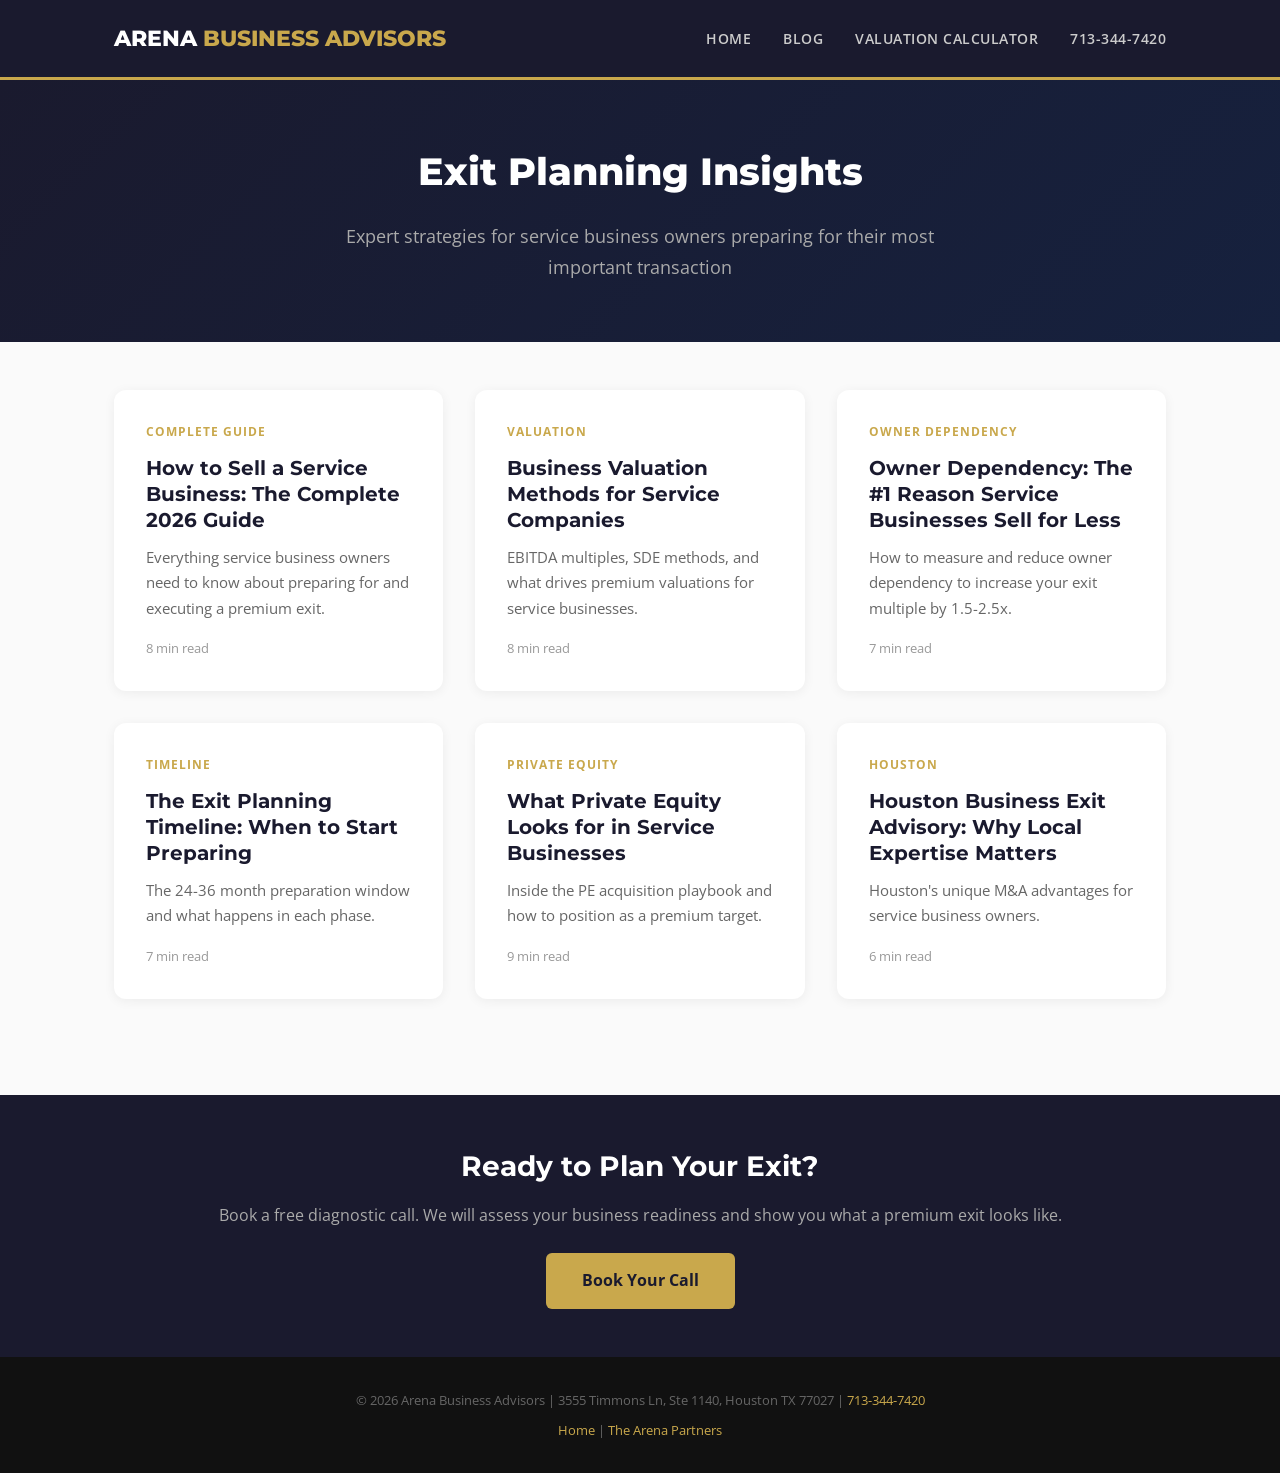
==== index.html @ 20def1da "fix: add root redirect to blog (was 404)" ====
<!DOCTYPE html>
<html lang="en">
<head>
<meta charset="UTF-8">
<meta name="viewport" content="width=device-width, initial-scale=1.0">
<meta http-equiv="refresh" content="0;url=/blog/">
<title>Arena Business Advisors</title>
<link rel="canonical" href="https://arenabusinessadvisors.com/blog/">
</head>
<body>
<p>Redirecting to <a href="/blog/">Arena Business Advisors Blog</a>...</p>
</body>
</html>
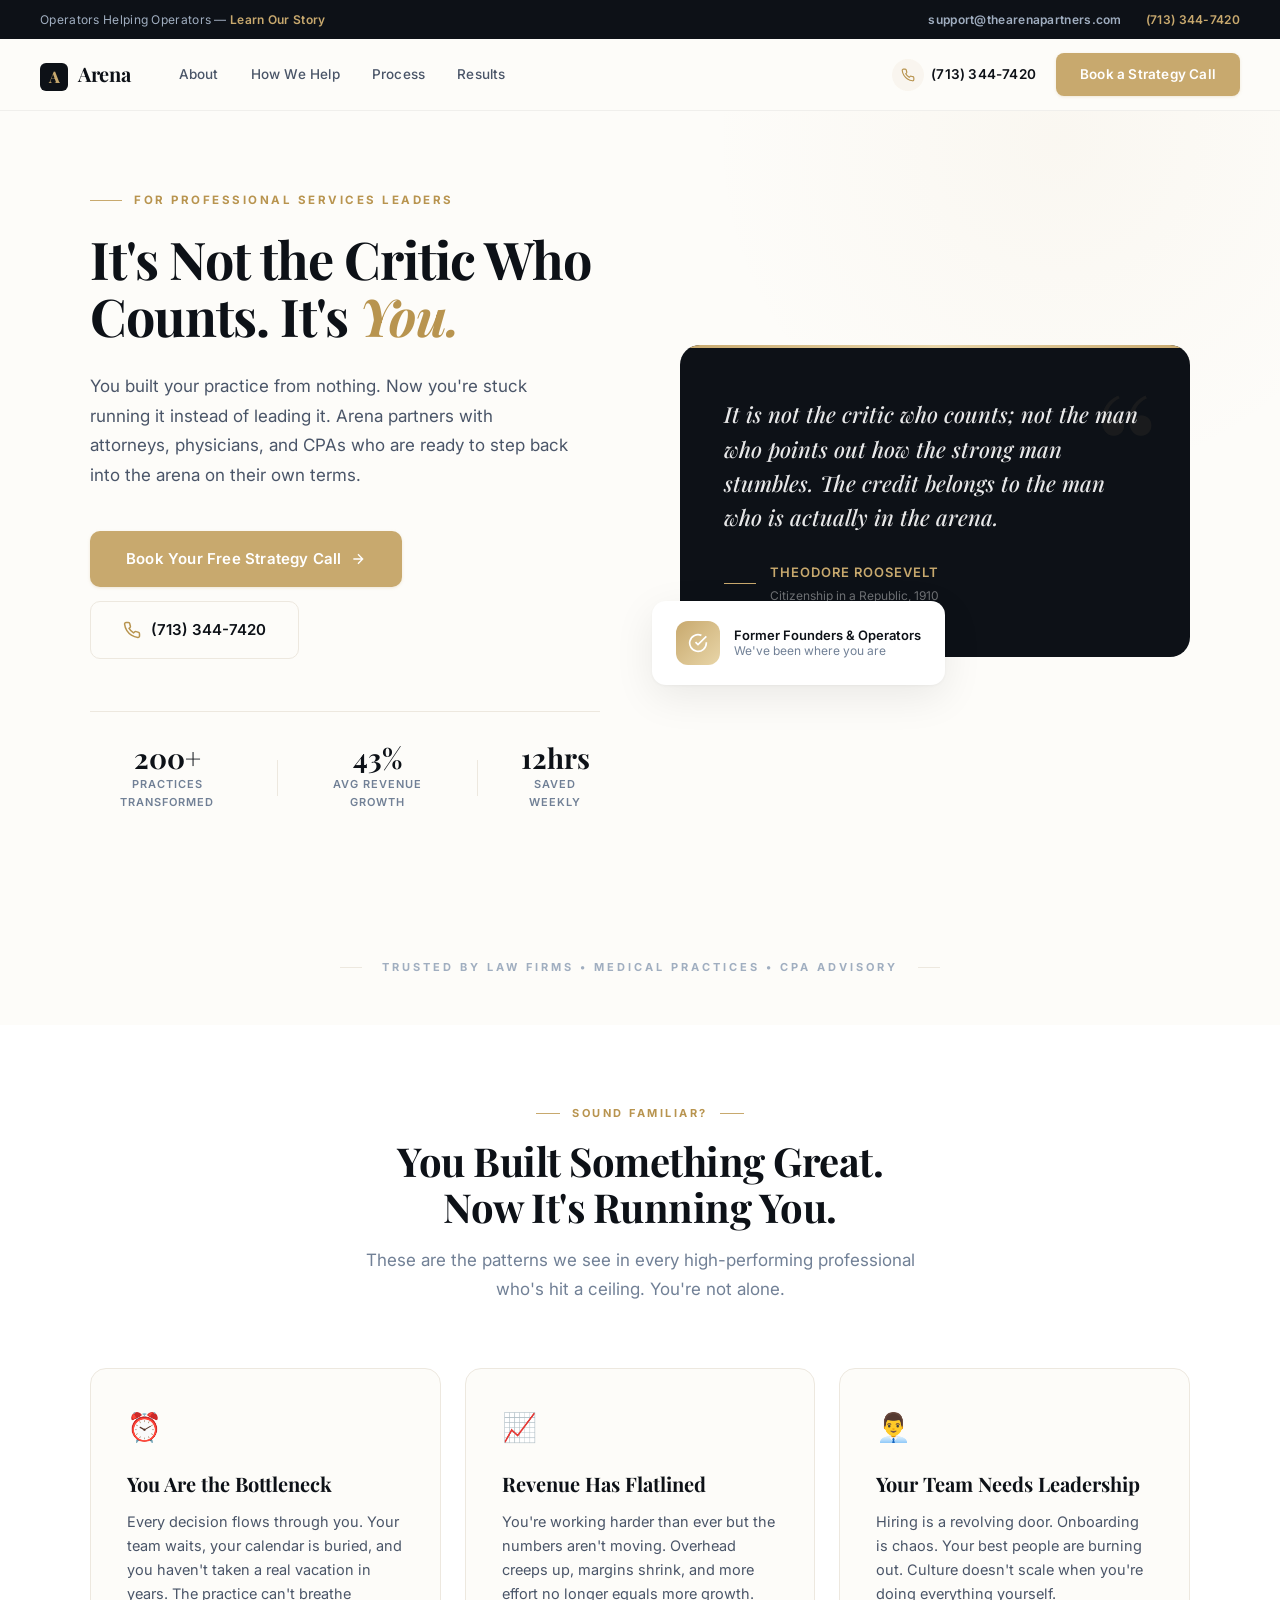
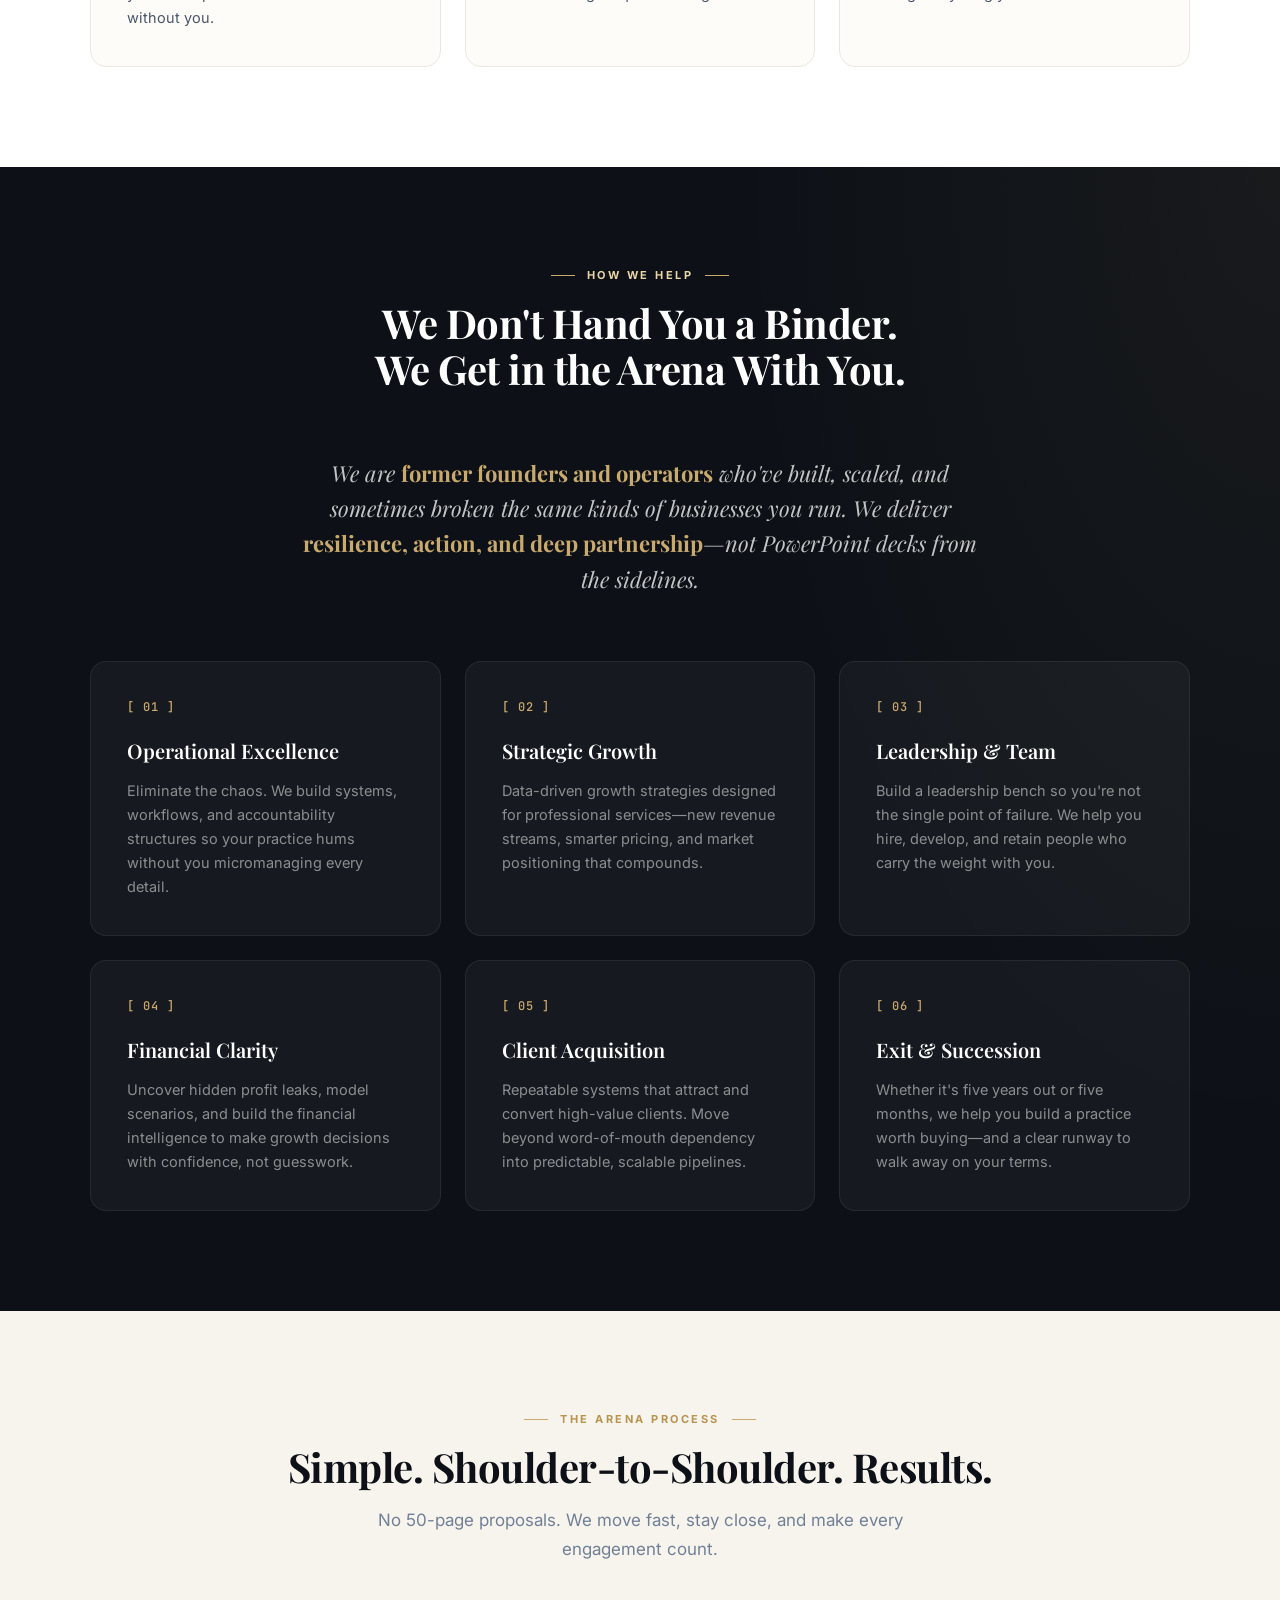
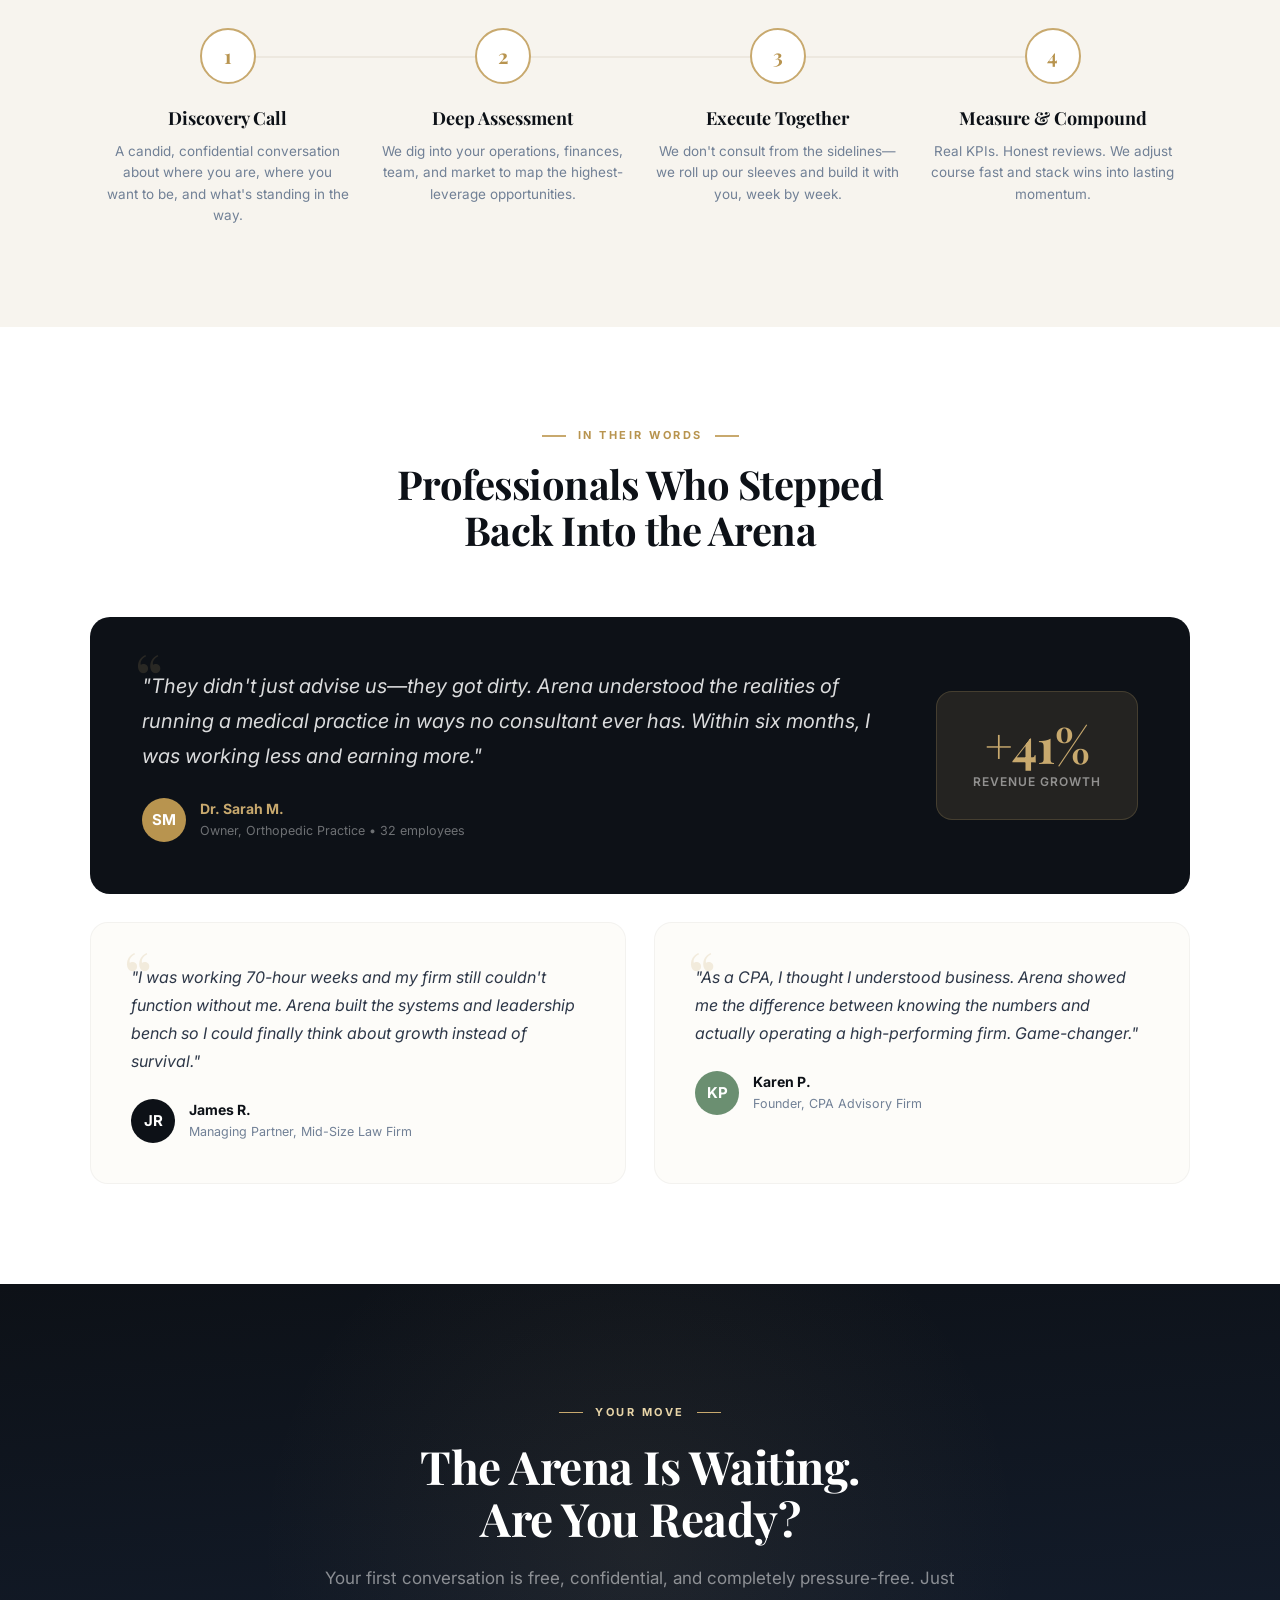
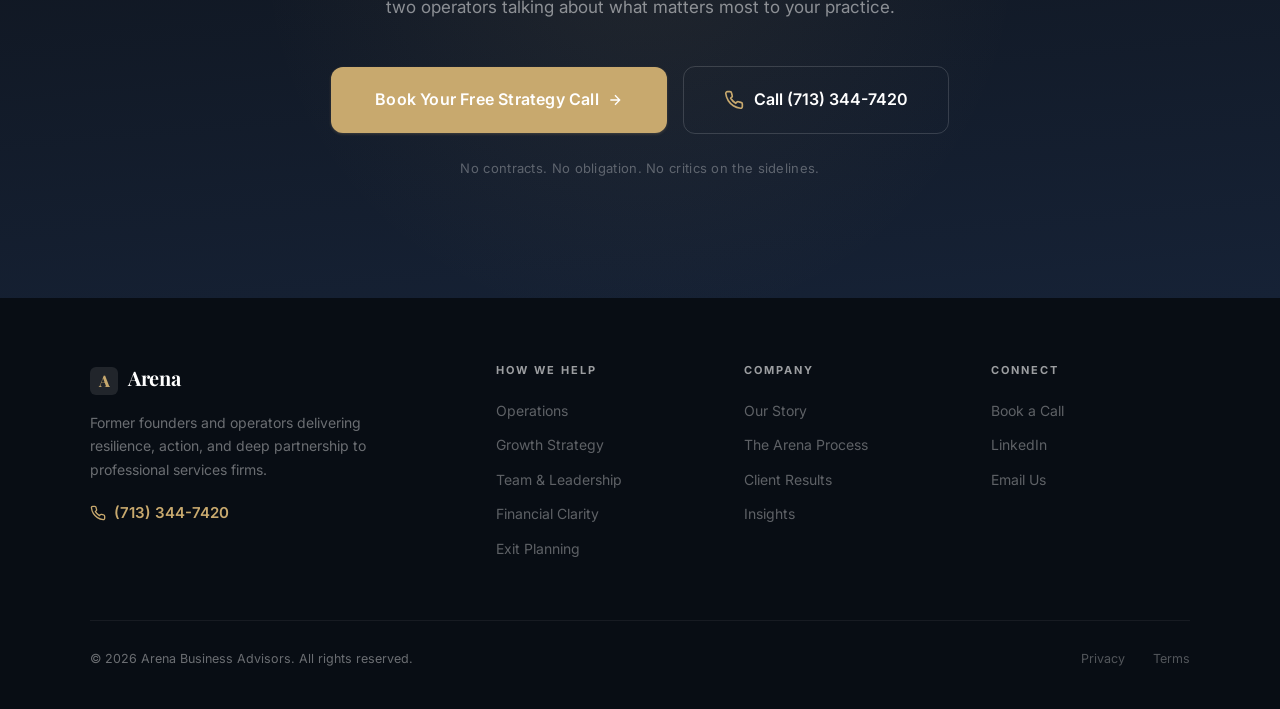
==== commit bf828330: "feat: full ABA site redesign - 7 pages + shared CSS" ====
--- a/index.html
+++ b/index.html
@@ -1,13 +1,1223 @@
 <!DOCTYPE html>
 <html lang="en">
 <head>
+<meta name="google-site-verification" content="8W6XrzOG_RuJaV-RF5gh2-9YrqHs0a_1ulubS51lV7Q" />
+<script async src="https://www.googletagmanager.com/gtag/js?id=G-SDMM90P63D"></script><script>window.dataLayer=window.dataLayer||[];function gtag(){dataLayer.push(arguments);}gtag('js',new Date());gtag('config','G-SDMM90P63D');</script>
 <meta charset="UTF-8">
 <meta name="viewport" content="width=device-width, initial-scale=1.0">
-<meta http-equiv="refresh" content="0;url=/blog/">
-<title>Arena Business Advisors</title>
-<link rel="canonical" href="https://arenabusinessadvisors.com/blog/">
+<title>Arena Business Advisors — Redesign</title>
+<link href="https://fonts.googleapis.com/css2?family=Playfair+Display:ital,wght@0,400;0,500;0,600;0,700;0,800;1,400;1,500;1,600;1,700&family=Inter:wght@300;400;500;600;700&family=JetBrains+Mono:wght@400;500&display=swap" rel="stylesheet">
+<style>
+  :root {
+    --ink: #0D1117;
+    --ink-soft: #1A2332;
+    --ink-muted: #2D3748;
+    --slate: #4A5568;
+    --stone: #718096;
+    --sand: #A0AEC0;
+    --warm: #C8A96E;
+    --warm-deep: #B8944F;
+    --warm-glow: #E8D5A8;
+    --warm-faint: rgba(200,169,110,0.08);
+    --cream: #FDFCF9;
+    --parchment: #F7F4EE;
+    --linen: #EDE8DF;
+    --white: #FFFFFF;
+    --accent-rust: #C75B3B;
+    --accent-sage: #6B8F71;
+  }
+
+  * { margin: 0; padding: 0; box-sizing: border-box; }
+  html { scroll-behavior: smooth; }
+
+  body {
+    font-family: 'Inter', -apple-system, BlinkMacSystemFont, sans-serif;
+    color: var(--ink);
+    background: var(--cream);
+    line-height: 1.6;
+    overflow-x: hidden;
+    -webkit-font-smoothing: antialiased;
+  }
+
+  /* ===== UTILITY ===== */
+  .container { max-width: 1180px; margin: 0 auto; padding: 0 40px; }
+
+  /* ===== TOP BAR ===== */
+  .top-bar {
+    background: var(--ink);
+    color: var(--sand);
+    font-size: 12px;
+    padding: 10px 40px;
+    display: flex;
+    justify-content: space-between;
+    align-items: center;
+    letter-spacing: 0.3px;
+  }
+  .top-bar a {
+    color: var(--warm);
+    text-decoration: none;
+    font-weight: 600;
+  }
+  .top-bar-right {
+    display: flex;
+    gap: 24px;
+    align-items: center;
+  }
+  .top-bar-right a { color: var(--sand); transition: color 0.2s; }
+  .top-bar-right a:hover { color: var(--warm); }
+
+  /* ===== NAV ===== */
+  nav {
+    position: sticky;
+    top: 0;
+    z-index: 100;
+    background: rgba(253,252,249,0.92);
+    backdrop-filter: blur(24px) saturate(1.4);
+    border-bottom: 1px solid rgba(0,0,0,0.05);
+    padding: 0 40px;
+    height: 72px;
+    display: flex;
+    align-items: center;
+    justify-content: space-between;
+  }
+  .nav-left { display: flex; align-items: center; gap: 48px; }
+  .logo {
+    font-family: 'Playfair Display', serif;
+    font-size: 20px;
+    font-weight: 700;
+    color: var(--ink);
+    letter-spacing: -0.3px;
+    text-decoration: none;
+  }
+  .logo-mark {
+    display: inline-block;
+    width: 28px;
+    height: 28px;
+    background: var(--ink);
+    border-radius: 6px;
+    text-align: center;
+    line-height: 28px;
+    color: var(--warm);
+    font-family: 'Playfair Display', serif;
+    font-size: 16px;
+    font-weight: 800;
+    margin-right: 10px;
+    vertical-align: middle;
+  }
+  .nav-links {
+    display: flex;
+    gap: 32px;
+    list-style: none;
+  }
+  .nav-links a {
+    text-decoration: none;
+    color: var(--slate);
+    font-size: 13.5px;
+    font-weight: 500;
+    letter-spacing: 0.2px;
+    transition: color 0.2s;
+  }
+  .nav-links a:hover { color: var(--ink); }
+  .nav-right { display: flex; align-items: center; gap: 20px; }
+  .nav-phone {
+    display: flex;
+    align-items: center;
+    gap: 7px;
+    text-decoration: none;
+    color: var(--ink);
+    font-weight: 600;
+    font-size: 13.5px;
+    letter-spacing: 0.2px;
+  }
+  .phone-icon {
+    width: 32px; height: 32px;
+    border-radius: 50%;
+    background: var(--warm-faint);
+    display: flex; align-items: center; justify-content: center;
+  }
+  .phone-icon svg { width: 14px; height: 14px; stroke: var(--warm-deep); }
+
+  .btn {
+    display: inline-flex;
+    align-items: center;
+    gap: 8px;
+    font-size: 13.5px;
+    font-weight: 600;
+    border-radius: 8px;
+    text-decoration: none;
+    cursor: pointer;
+    transition: all 0.25s ease;
+    border: none;
+    letter-spacing: 0.2px;
+  }
+  .btn-gold {
+    background: var(--warm);
+    color: var(--white);
+    padding: 11px 24px;
+    box-shadow: 0 1px 3px rgba(200,169,110,0.25);
+  }
+  .btn-gold:hover { background: var(--warm-deep); transform: translateY(-1px); box-shadow: 0 4px 14px rgba(200,169,110,0.3); }
+  .btn-dark {
+    background: var(--ink);
+    color: var(--white);
+    padding: 11px 24px;
+  }
+  .btn-dark:hover { background: var(--ink-soft); transform: translateY(-1px); box-shadow: 0 4px 14px rgba(0,0,0,0.15); }
+  .btn-outline {
+    background: transparent;
+    color: var(--ink);
+    padding: 11px 24px;
+    border: 1.5px solid var(--linen);
+  }
+  .btn-outline:hover { border-color: var(--warm); color: var(--warm-deep); }
+  .btn-lg { padding: 16px 36px; font-size: 15px; border-radius: 10px; }
+  .btn-xl { padding: 20px 44px; font-size: 16px; border-radius: 12px; }
+  .btn svg { width: 16px; height: 16px; }
+
+  /* ===== HERO ===== */
+  .hero {
+    padding: 80px 0 100px;
+    position: relative;
+    overflow: hidden;
+    background: var(--cream);
+  }
+  .hero::after {
+    content: '';
+    position: absolute;
+    top: -40%;
+    right: -10%;
+    width: 700px;
+    height: 700px;
+    border-radius: 50%;
+    background: radial-gradient(circle, rgba(200,169,110,0.06) 0%, transparent 70%);
+    pointer-events: none;
+  }
+  .hero .container {
+    display: grid;
+    grid-template-columns: 1fr 1fr;
+    gap: 80px;
+    align-items: center;
+    position: relative;
+    z-index: 1;
+  }
+  .hero-eyebrow {
+    font-size: 11.5px;
+    font-weight: 700;
+    letter-spacing: 2.5px;
+    text-transform: uppercase;
+    color: var(--warm-deep);
+    margin-bottom: 20px;
+    display: flex;
+    align-items: center;
+    gap: 12px;
+  }
+  .hero-eyebrow::before {
+    content: '';
+    width: 32px;
+    height: 1.5px;
+    background: var(--warm);
+  }
+  .hero h1 {
+    font-family: 'Playfair Display', serif;
+    font-size: 52px;
+    font-weight: 700;
+    line-height: 1.1;
+    color: var(--ink);
+    margin-bottom: 28px;
+    letter-spacing: -1px;
+  }
+  .hero h1 em {
+    font-style: italic;
+    color: var(--warm-deep);
+  }
+  .hero-desc {
+    font-size: 17px;
+    color: var(--slate);
+    line-height: 1.75;
+    margin-bottom: 40px;
+    max-width: 480px;
+  }
+  .hero-ctas {
+    display: flex;
+    gap: 14px;
+    align-items: center;
+    flex-wrap: wrap;
+    margin-bottom: 52px;
+  }
+  .hero-phone-cta {
+    display: flex;
+    align-items: center;
+    gap: 10px;
+    text-decoration: none;
+    color: var(--ink);
+    font-weight: 600;
+    font-size: 15px;
+    padding: 16px 32px;
+    border: 1.5px solid var(--linen);
+    border-radius: 10px;
+    transition: all 0.25s;
+  }
+  .hero-phone-cta:hover { border-color: var(--warm); background: var(--warm-faint); }
+  .hero-phone-cta svg { width: 18px; height: 18px; stroke: var(--warm-deep); }
+
+  /* Trust strip */
+  .trust-strip {
+    display: flex;
+    align-items: center;
+    gap: 32px;
+    padding-top: 32px;
+    border-top: 1px solid var(--linen);
+  }
+  .trust-item {
+    text-align: center;
+  }
+  .trust-number {
+    font-family: 'Playfair Display', serif;
+    font-size: 28px;
+    font-weight: 700;
+    color: var(--ink);
+    line-height: 1;
+  }
+  .trust-label {
+    font-size: 11px;
+    color: var(--stone);
+    text-transform: uppercase;
+    letter-spacing: 1px;
+    font-weight: 600;
+    margin-top: 4px;
+  }
+  .trust-divider {
+    width: 1px;
+    height: 36px;
+    background: var(--linen);
+  }
+
+  /* Hero right — Roosevelt quote card */
+  .hero-right { position: relative; }
+  .quote-card {
+    background: var(--ink);
+    border-radius: 20px;
+    padding: 52px 44px;
+    color: var(--white);
+    position: relative;
+    overflow: hidden;
+  }
+  .quote-card::before {
+    content: '';
+    position: absolute;
+    top: 0; left: 0; right: 0;
+    height: 3px;
+    background: linear-gradient(90deg, var(--warm), var(--warm-glow), var(--warm));
+  }
+  .quote-card::after {
+    content: '\201C';
+    position: absolute;
+    top: 20px;
+    right: 30px;
+    font-family: 'Playfair Display', serif;
+    font-size: 160px;
+    color: rgba(200,169,110,0.07);
+    line-height: 1;
+    pointer-events: none;
+  }
+  .quote-card blockquote {
+    font-family: 'Playfair Display', serif;
+    font-size: 22px;
+    font-weight: 500;
+    font-style: italic;
+    line-height: 1.55;
+    color: rgba(255,255,255,0.9);
+    margin-bottom: 28px;
+    position: relative;
+    z-index: 1;
+  }
+  .quote-attribution {
+    display: flex;
+    align-items: center;
+    gap: 14px;
+    position: relative;
+    z-index: 1;
+  }
+  .quote-line {
+    width: 32px;
+    height: 1.5px;
+    background: var(--warm);
+  }
+  .quote-name {
+    font-size: 13px;
+    font-weight: 600;
+    color: var(--warm);
+    letter-spacing: 1px;
+    text-transform: uppercase;
+  }
+  .quote-sub {
+    font-size: 12px;
+    color: rgba(255,255,255,0.4);
+    margin-top: 3px;
+  }
+
+  /* Floating accent card */
+  .float-card {
+    position: absolute;
+    bottom: -28px;
+    left: -28px;
+    background: var(--white);
+    border-radius: 14px;
+    padding: 20px 24px;
+    box-shadow: 0 12px 40px rgba(0,0,0,0.08), 0 1px 3px rgba(0,0,0,0.04);
+    display: flex;
+    align-items: center;
+    gap: 14px;
+    z-index: 2;
+  }
+  .float-icon {
+    width: 44px; height: 44px;
+    border-radius: 12px;
+    background: linear-gradient(135deg, var(--warm), var(--warm-glow));
+    display: flex; align-items: center; justify-content: center;
+  }
+  .float-icon svg { width: 20px; height: 20px; stroke: var(--white); }
+  .float-text { font-size: 13px; font-weight: 600; color: var(--ink); line-height: 1.3; }
+  .float-text span { display: block; font-weight: 400; color: var(--stone); font-size: 12px; }
+
+  /* ===== DIVIDER ===== */
+  .brand-divider {
+    text-align: center;
+    padding: 48px 0;
+    background: var(--cream);
+  }
+  .brand-divider .inner {
+    display: flex;
+    align-items: center;
+    justify-content: center;
+    gap: 20px;
+    max-width: 600px;
+    margin: 0 auto;
+  }
+  .brand-divider .line { flex: 1; height: 1px; background: var(--linen); }
+  .brand-divider .text {
+    font-size: 11px;
+    letter-spacing: 3px;
+    text-transform: uppercase;
+    font-weight: 700;
+    color: var(--sand);
+    white-space: nowrap;
+  }
+
+  /* ===== PROBLEM SECTION ===== */
+  .problem {
+    padding: 80px 0 100px;
+    background: var(--white);
+  }
+  .section-header {
+    text-align: center;
+    margin-bottom: 64px;
+  }
+  .section-eyebrow {
+    font-size: 11px;
+    font-weight: 700;
+    letter-spacing: 2.5px;
+    text-transform: uppercase;
+    color: var(--warm-deep);
+    margin-bottom: 16px;
+    display: flex;
+    align-items: center;
+    justify-content: center;
+    gap: 12px;
+  }
+  .section-eyebrow::before, .section-eyebrow::after {
+    content: '';
+    width: 24px;
+    height: 1.5px;
+    background: var(--warm);
+  }
+  .section-title {
+    font-family: 'Playfair Display', serif;
+    font-size: 40px;
+    font-weight: 700;
+    color: var(--ink);
+    margin-bottom: 16px;
+    letter-spacing: -0.5px;
+    line-height: 1.15;
+  }
+  .section-desc {
+    font-size: 17px;
+    color: var(--stone);
+    max-width: 560px;
+    margin: 0 auto;
+    line-height: 1.7;
+  }
+
+  .problem-grid {
+    display: grid;
+    grid-template-columns: repeat(3, 1fr);
+    gap: 24px;
+  }
+  .problem-card {
+    padding: 36px;
+    border-radius: 16px;
+    border: 1px solid var(--linen);
+    background: var(--cream);
+    transition: all 0.3s ease;
+    position: relative;
+  }
+  .problem-card::before {
+    content: '';
+    position: absolute;
+    top: 0; left: 32px; right: 32px;
+    height: 2px;
+    background: transparent;
+    transition: background 0.3s;
+    border-radius: 0 0 2px 2px;
+  }
+  .problem-card:hover {
+    transform: translateY(-4px);
+    box-shadow: 0 8px 30px rgba(0,0,0,0.05);
+  }
+  .problem-card:hover::before { background: var(--warm); }
+  .problem-emoji {
+    font-size: 28px;
+    margin-bottom: 18px;
+    display: block;
+  }
+  .problem-card h4 {
+    font-family: 'Playfair Display', serif;
+    font-size: 20px;
+    font-weight: 700;
+    color: var(--ink);
+    margin-bottom: 10px;
+  }
+  .problem-card p {
+    font-size: 14.5px;
+    color: var(--slate);
+    line-height: 1.65;
+  }
+
+  /* ===== APPROACH SECTION ===== */
+  .approach {
+    padding: 100px 0;
+    background: var(--ink);
+    color: var(--white);
+    position: relative;
+    overflow: hidden;
+  }
+  .approach::before {
+    content: '';
+    position: absolute;
+    top: 0; right: 0;
+    width: 50%;
+    height: 100%;
+    background: radial-gradient(ellipse at top right, rgba(200,169,110,0.06) 0%, transparent 60%);
+    pointer-events: none;
+  }
+  .approach .container { position: relative; z-index: 1; }
+  .approach .section-eyebrow { color: var(--warm-glow); }
+  .approach .section-eyebrow::before,
+  .approach .section-eyebrow::after { background: var(--warm); }
+  .approach .section-title { color: var(--white); }
+  .approach .section-desc { color: rgba(255,255,255,0.5); }
+
+  .approach-philosophy {
+    max-width: 680px;
+    margin: 0 auto 64px;
+    text-align: center;
+  }
+  .approach-philosophy p {
+    font-family: 'Playfair Display', serif;
+    font-size: 22px;
+    font-style: italic;
+    color: rgba(255,255,255,0.75);
+    line-height: 1.6;
+  }
+  .approach-philosophy p strong {
+    color: var(--warm);
+    font-style: normal;
+  }
+
+  .approach-grid {
+    display: grid;
+    grid-template-columns: repeat(3, 1fr);
+    gap: 24px;
+  }
+  .approach-card {
+    padding: 36px;
+    border-radius: 16px;
+    background: rgba(255,255,255,0.04);
+    border: 1px solid rgba(255,255,255,0.07);
+    transition: all 0.3s;
+  }
+  .approach-card:hover {
+    background: rgba(255,255,255,0.07);
+    transform: translateY(-3px);
+  }
+  .approach-num {
+    font-family: 'JetBrains Mono', monospace;
+    font-size: 12px;
+    color: var(--warm);
+    letter-spacing: 1px;
+    margin-bottom: 18px;
+    font-weight: 500;
+  }
+  .approach-card h4 {
+    font-family: 'Playfair Display', serif;
+    font-size: 20px;
+    font-weight: 600;
+    color: var(--white);
+    margin-bottom: 12px;
+  }
+  .approach-card p {
+    font-size: 14.5px;
+    color: rgba(255,255,255,0.5);
+    line-height: 1.65;
+  }
+
+  /* ===== PROCESS ===== */
+  .process {
+    padding: 100px 0;
+    background: var(--parchment);
+  }
+  .process-track {
+    display: grid;
+    grid-template-columns: repeat(4, 1fr);
+    gap: 0;
+    margin-top: 64px;
+    position: relative;
+  }
+  .process-track::before {
+    content: '';
+    position: absolute;
+    top: 28px;
+    left: 12.5%;
+    right: 12.5%;
+    height: 2px;
+    background: var(--linen);
+  }
+  .process-step {
+    text-align: center;
+    position: relative;
+    padding: 0 16px;
+  }
+  .step-dot {
+    width: 56px;
+    height: 56px;
+    border-radius: 50%;
+    background: var(--white);
+    border: 2px solid var(--warm);
+    display: flex;
+    align-items: center;
+    justify-content: center;
+    margin: 0 auto 20px;
+    position: relative;
+    z-index: 1;
+    transition: all 0.3s;
+  }
+  .step-dot span {
+    font-family: 'Playfair Display', serif;
+    font-size: 20px;
+    font-weight: 700;
+    color: var(--warm-deep);
+  }
+  .process-step:hover .step-dot {
+    background: var(--warm);
+    border-color: var(--warm);
+  }
+  .process-step:hover .step-dot span { color: var(--white); }
+  .process-step h4 {
+    font-family: 'Playfair Display', serif;
+    font-size: 18px;
+    font-weight: 700;
+    color: var(--ink);
+    margin-bottom: 8px;
+  }
+  .process-step p {
+    font-size: 13.5px;
+    color: var(--stone);
+    line-height: 1.6;
+  }
+
+  /* ===== TESTIMONIALS ===== */
+  .testimonials {
+    padding: 100px 0;
+    background: var(--white);
+  }
+  .testimonial-grid {
+    display: grid;
+    grid-template-columns: repeat(2, 1fr);
+    gap: 28px;
+    margin-top: 64px;
+  }
+  .testimonial-card {
+    padding: 40px;
+    border-radius: 18px;
+    background: var(--cream);
+    border: 1px solid rgba(0,0,0,0.04);
+    position: relative;
+  }
+  .testimonial-card::before {
+    content: '\201C';
+    font-family: 'Playfair Display', serif;
+    font-size: 72px;
+    color: var(--warm);
+    opacity: 0.2;
+    position: absolute;
+    top: 16px;
+    left: 32px;
+    line-height: 1;
+  }
+  .testimonial-card blockquote {
+    font-size: 16px;
+    color: var(--ink-muted);
+    line-height: 1.75;
+    margin-bottom: 24px;
+    font-style: italic;
+    position: relative;
+    z-index: 1;
+  }
+  .testimonial-footer {
+    display: flex;
+    align-items: center;
+    gap: 14px;
+  }
+  .testimonial-avatar {
+    width: 44px;
+    height: 44px;
+    border-radius: 50%;
+    display: flex;
+    align-items: center;
+    justify-content: center;
+    color: var(--white);
+    font-weight: 700;
+    font-size: 15px;
+  }
+  .testimonial-info .name {
+    font-weight: 700;
+    font-size: 14px;
+    color: var(--ink);
+  }
+  .testimonial-info .role {
+    font-size: 12.5px;
+    color: var(--stone);
+  }
+
+  /* Feature testimonial - full width */
+  .testimonial-feature {
+    grid-column: 1 / -1;
+    background: var(--ink);
+    color: var(--white);
+    padding: 52px;
+    border-radius: 20px;
+    border: none;
+    display: grid;
+    grid-template-columns: 1fr auto;
+    gap: 40px;
+    align-items: center;
+  }
+  .testimonial-feature::before { color: var(--warm); opacity: 0.15; top: 24px; left: 44px; }
+  .testimonial-feature blockquote {
+    color: rgba(255,255,255,0.85);
+    font-size: 20px;
+  }
+  .testimonial-feature .testimonial-info .name { color: var(--warm); }
+  .testimonial-feature .testimonial-info .role { color: rgba(255,255,255,0.4); }
+  .testimonial-feature .result-badge {
+    background: rgba(200,169,110,0.12);
+    border: 1px solid rgba(200,169,110,0.2);
+    border-radius: 16px;
+    padding: 28px 36px;
+    text-align: center;
+    white-space: nowrap;
+  }
+  .result-badge .number {
+    font-family: 'Playfair Display', serif;
+    font-size: 48px;
+    font-weight: 700;
+    color: var(--warm);
+    line-height: 1;
+    margin-bottom: 4px;
+  }
+  .result-badge .label {
+    font-size: 12px;
+    color: rgba(255,255,255,0.5);
+    text-transform: uppercase;
+    letter-spacing: 1px;
+    font-weight: 600;
+  }
+
+  /* ===== FINAL CTA ===== */
+  .final-cta {
+    padding: 120px 0;
+    background: linear-gradient(175deg, var(--ink) 0%, #162236 100%);
+    text-align: center;
+    position: relative;
+    overflow: hidden;
+  }
+  .final-cta::before {
+    content: '';
+    position: absolute;
+    top: -30%;
+    left: 50%;
+    transform: translateX(-50%);
+    width: 900px;
+    height: 900px;
+    border-radius: 50%;
+    background: radial-gradient(circle, rgba(200,169,110,0.08) 0%, transparent 60%);
+    pointer-events: none;
+  }
+  .final-cta .container { position: relative; z-index: 1; max-width: 720px; }
+  .final-cta .section-eyebrow { color: var(--warm-glow); margin-bottom: 20px; }
+  .final-cta .section-eyebrow::before, .final-cta .section-eyebrow::after { background: var(--warm); }
+  .final-cta h2 {
+    font-family: 'Playfair Display', serif;
+    font-size: 46px;
+    font-weight: 700;
+    color: var(--white);
+    margin-bottom: 20px;
+    letter-spacing: -0.5px;
+    line-height: 1.12;
+  }
+  .final-cta .desc {
+    font-size: 17px;
+    color: rgba(255,255,255,0.5);
+    line-height: 1.7;
+    margin-bottom: 44px;
+  }
+  .cta-row {
+    display: flex;
+    gap: 16px;
+    justify-content: center;
+    align-items: center;
+    flex-wrap: wrap;
+    margin-bottom: 24px;
+  }
+  .cta-phone-btn {
+    display: flex;
+    align-items: center;
+    gap: 10px;
+    text-decoration: none;
+    color: var(--white);
+    font-size: 16px;
+    font-weight: 600;
+    padding: 20px 40px;
+    border: 1.5px solid rgba(255,255,255,0.15);
+    border-radius: 12px;
+    transition: all 0.25s;
+  }
+  .cta-phone-btn:hover { background: rgba(255,255,255,0.05); border-color: rgba(255,255,255,0.3); }
+  .cta-phone-btn svg { width: 20px; height: 20px; stroke: var(--warm); }
+  .cta-fine {
+    font-size: 13px;
+    color: rgba(255,255,255,0.3);
+    letter-spacing: 0.3px;
+  }
+
+  /* ===== FOOTER ===== */
+  footer {
+    background: #080D14;
+    padding: 64px 0 40px;
+    color: rgba(255,255,255,0.4);
+  }
+  .footer-grid {
+    display: grid;
+    grid-template-columns: 1.8fr 1fr 1fr 1fr;
+    gap: 48px;
+    margin-bottom: 48px;
+  }
+  .footer-brand .logo {
+    color: var(--white);
+    display: inline-block;
+    margin-bottom: 16px;
+  }
+  .footer-brand .logo .logo-mark { background: rgba(255,255,255,0.1); }
+  .footer-brand p {
+    font-size: 14px;
+    line-height: 1.65;
+    margin-bottom: 20px;
+    max-width: 280px;
+  }
+  .footer-phone {
+    display: flex;
+    align-items: center;
+    gap: 8px;
+    text-decoration: none;
+    color: var(--warm);
+    font-weight: 600;
+    font-size: 15px;
+  }
+  .footer-phone svg { width: 16px; height: 16px; stroke: var(--warm); }
+  .footer-col h5 {
+    color: rgba(255,255,255,0.6);
+    font-size: 11px;
+    text-transform: uppercase;
+    letter-spacing: 2px;
+    margin-bottom: 20px;
+    font-weight: 700;
+  }
+  .footer-col a {
+    display: block;
+    color: rgba(255,255,255,0.35);
+    text-decoration: none;
+    font-size: 14px;
+    margin-bottom: 12px;
+    transition: color 0.2s;
+  }
+  .footer-col a:hover { color: var(--warm); }
+  .footer-bottom {
+    border-top: 1px solid rgba(255,255,255,0.06);
+    padding-top: 28px;
+    display: flex;
+    justify-content: space-between;
+    align-items: center;
+    font-size: 12.5px;
+  }
+  .footer-legal a {
+    color: rgba(255,255,255,0.3);
+    text-decoration: none;
+    margin-left: 24px;
+  }
+  .footer-legal a:hover { color: var(--warm); }
+
+  /* ===== DESIGN ANNOTATION ===== */
+    background: #000;
+    color: rgba(255,255,255,0.4);
+    text-align: center;
+    padding: 10px;
+    font-size: 10px;
+    letter-spacing: 2px;
+    text-transform: uppercase;
+    font-weight: 600;
+    font-family: 'JetBrains Mono', monospace;
+  }
+
+  /* Phone SVG reusable */
+  .icon-phone { width: 18px; height: 18px; }
+</style>
 </head>
 <body>
-<p>Redirecting to <a href="/blog/">Arena Business Advisors Blog</a>...</p>
+
+
+<!-- ===== TOP BAR ===== -->
+<div class="top-bar">
+  <span>Operators Helping Operators &mdash; <a href="#">Learn Our Story</a></span>
+  <div class="top-bar-right">
+    <a href="mailto:support@thearenapartners.com">support@thearenapartners.com</a>
+    <a href="tel:+17133447420" style="color:var(--warm);font-weight:600;">(713) 344-7420</a>
+  </div>
+</div>
+
+<!-- ===== NAV ===== -->
+<nav>
+  <div class="nav-left">
+    <a href="#" class="logo"><span class="logo-mark">A</span>Arena</a>
+    <ul class="nav-links">
+      <a href="#">About</a>
+      <a href="#">How We Help</a>
+      <a href="#">Process</a>
+      <a href="#">Results</a>
+    </ul>
+  </div>
+  <div class="nav-right">
+    <a href="tel:+17133447420" class="nav-phone">
+      <span class="phone-icon"><svg viewBox="0 0 24 24" fill="none" stroke-width="2"><path d="M22 16.92v3a2 2 0 01-2.18 2 19.79 19.79 0 01-8.63-3.07 19.5 19.5 0 01-6-6 19.79 19.79 0 01-3.07-8.67A2 2 0 014.11 2h3a2 2 0 012 1.72c.127.96.361 1.903.7 2.81a2 2 0 01-.45 2.11L8.09 9.91a16 16 0 006 6l1.27-1.27a2 2 0 012.11-.45c.907.339 1.85.573 2.81.7A2 2 0 0122 16.92z"/></svg></span>
+      (713) 344-7420
+    </a>
+    <a href="#" class="btn btn-gold">Book a Strategy Call</a>
+  </div>
+</nav>
+
+<!-- ===== HERO ===== -->
+<section class="hero">
+  <div class="container">
+    <div class="hero-left">
+      <div class="hero-eyebrow">For Professional Services Leaders</div>
+      <h1>It's Not the Critic Who Counts. It's <em>You.</em></h1>
+      <p class="hero-desc">You built your practice from nothing. Now you're stuck running it instead of leading it. Arena partners with attorneys, physicians, and CPAs who are ready to step back into the arena on their own terms.</p>
+      <div class="hero-ctas">
+        <a href="#" class="btn btn-gold btn-lg">
+          Book Your Free Strategy Call
+          <svg viewBox="0 0 24 24" fill="none" stroke="currentColor" stroke-width="2"><path d="M5 12h14M12 5l7 7-7 7"/></svg>
+        </a>
+        <a href="tel:+17133447420" class="hero-phone-cta">
+          <svg viewBox="0 0 24 24" fill="none" stroke-width="2"><path d="M22 16.92v3a2 2 0 01-2.18 2 19.79 19.79 0 01-8.63-3.07 19.5 19.5 0 01-6-6 19.79 19.79 0 01-3.07-8.67A2 2 0 014.11 2h3a2 2 0 012 1.72c.127.96.361 1.903.7 2.81a2 2 0 01-.45 2.11L8.09 9.91a16 16 0 006 6l1.27-1.27a2 2 0 012.11-.45c.907.339 1.85.573 2.81.7A2 2 0 0122 16.92z"/></svg>
+          (713) 344-7420
+        </a>
+      </div>
+      <div class="trust-strip">
+        <div class="trust-item">
+          <div class="trust-number">200+</div>
+          <div class="trust-label">Practices Transformed</div>
+        </div>
+        <div class="trust-divider"></div>
+        <div class="trust-item">
+          <div class="trust-number">43%</div>
+          <div class="trust-label">Avg Revenue Growth</div>
+        </div>
+        <div class="trust-divider"></div>
+        <div class="trust-item">
+          <div class="trust-number">12hrs</div>
+          <div class="trust-label">Saved Weekly</div>
+        </div>
+      </div>
+    </div>
+
+    <div class="hero-right">
+      <div class="quote-card">
+        <blockquote>It is not the critic who counts; not the man who points out how the strong man stumbles. The credit belongs to the man who is actually in the arena.</blockquote>
+        <div class="quote-attribution">
+          <div class="quote-line"></div>
+          <div>
+            <div class="quote-name">Theodore Roosevelt</div>
+            <div class="quote-sub">Citizenship in a Republic, 1910</div>
+          </div>
+        </div>
+      </div>
+      <div class="float-card">
+        <div class="float-icon">
+          <svg viewBox="0 0 24 24" fill="none" stroke-width="2"><path d="M22 11.08V12a10 10 0 11-5.93-9.14"/><path d="M22 4L12 14.01l-3-3"/></svg>
+        </div>
+        <div class="float-text">
+          Former Founders & Operators
+          <span>We've been where you are</span>
+        </div>
+      </div>
+    </div>
+  </div>
+</section>
+
+<!-- ===== DIVIDER ===== -->
+<div class="brand-divider">
+  <div class="inner">
+    <div class="line"></div>
+    <div class="text">Trusted by Law Firms &bull; Medical Practices &bull; CPA Advisory</div>
+    <div class="line"></div>
+  </div>
+</div>
+
+<!-- ===== PROBLEM ===== -->
+<section class="problem">
+  <div class="container">
+    <div class="section-header">
+      <div class="section-eyebrow">Sound Familiar?</div>
+      <h2 class="section-title">You Built Something Great.<br>Now It's Running You.</h2>
+      <p class="section-desc">These are the patterns we see in every high-performing professional who's hit a ceiling. You're not alone.</p>
+    </div>
+    <div class="problem-grid">
+      <div class="problem-card">
+        <span class="problem-emoji">&#9200;</span>
+        <h4>You Are the Bottleneck</h4>
+        <p>Every decision flows through you. Your team waits, your calendar is buried, and you haven't taken a real vacation in years. The practice can't breathe without you.</p>
+      </div>
+      <div class="problem-card">
+        <span class="problem-emoji">&#128200;</span>
+        <h4>Revenue Has Flatlined</h4>
+        <p>You're working harder than ever but the numbers aren't moving. Overhead creeps up, margins shrink, and more effort no longer equals more growth.</p>
+      </div>
+      <div class="problem-card">
+        <span class="problem-emoji">&#128104;&#8205;&#128188;</span>
+        <h4>Your Team Needs Leadership</h4>
+        <p>Hiring is a revolving door. Onboarding is chaos. Your best people are burning out. Culture doesn't scale when you're doing everything yourself.</p>
+      </div>
+    </div>
+  </div>
+</section>
+
+<!-- ===== APPROACH / SERVICES ===== -->
+<section class="approach">
+  <div class="container">
+    <div class="section-header">
+      <div class="section-eyebrow">How We Help</div>
+      <h2 class="section-title">We Don't Hand You a Binder.<br>We Get in the Arena With You.</h2>
+    </div>
+
+    <div class="approach-philosophy">
+      <p>We are <strong>former founders and operators</strong> who've built, scaled, and sometimes broken the same kinds of businesses you run. We deliver <strong>resilience, action, and deep partnership</strong>&mdash;not PowerPoint decks from the sidelines.</p>
+    </div>
+
+    <div class="approach-grid">
+      <div class="approach-card">
+        <div class="approach-num">[ 01 ]</div>
+        <h4>Operational Excellence</h4>
+        <p>Eliminate the chaos. We build systems, workflows, and accountability structures so your practice hums without you micromanaging every detail.</p>
+      </div>
+      <div class="approach-card">
+        <div class="approach-num">[ 02 ]</div>
+        <h4>Strategic Growth</h4>
+        <p>Data-driven growth strategies designed for professional services&mdash;new revenue streams, smarter pricing, and market positioning that compounds.</p>
+      </div>
+      <div class="approach-card">
+        <div class="approach-num">[ 03 ]</div>
+        <h4>Leadership &amp; Team</h4>
+        <p>Build a leadership bench so you're not the single point of failure. We help you hire, develop, and retain people who carry the weight with you.</p>
+      </div>
+      <div class="approach-card">
+        <div class="approach-num">[ 04 ]</div>
+        <h4>Financial Clarity</h4>
+        <p>Uncover hidden profit leaks, model scenarios, and build the financial intelligence to make growth decisions with confidence, not guesswork.</p>
+      </div>
+      <div class="approach-card">
+        <div class="approach-num">[ 05 ]</div>
+        <h4>Client Acquisition</h4>
+        <p>Repeatable systems that attract and convert high-value clients. Move beyond word-of-mouth dependency into predictable, scalable pipelines.</p>
+      </div>
+      <div class="approach-card">
+        <div class="approach-num">[ 06 ]</div>
+        <h4>Exit &amp; Succession</h4>
+        <p>Whether it's five years out or five months, we help you build a practice worth buying&mdash;and a clear runway to walk away on your terms.</p>
+      </div>
+    </div>
+  </div>
+</section>
+
+<!-- ===== PROCESS ===== -->
+<section class="process">
+  <div class="container">
+    <div class="section-header">
+      <div class="section-eyebrow">The Arena Process</div>
+      <h2 class="section-title">Simple. Shoulder-to-Shoulder. Results.</h2>
+      <p class="section-desc">No 50-page proposals. We move fast, stay close, and make every engagement count.</p>
+    </div>
+    <div class="process-track">
+      <div class="process-step">
+        <div class="step-dot"><span>1</span></div>
+        <h4>Discovery Call</h4>
+        <p>A candid, confidential conversation about where you are, where you want to be, and what's standing in the way.</p>
+      </div>
+      <div class="process-step">
+        <div class="step-dot"><span>2</span></div>
+        <h4>Deep Assessment</h4>
+        <p>We dig into your operations, finances, team, and market to map the highest-leverage opportunities.</p>
+      </div>
+      <div class="process-step">
+        <div class="step-dot"><span>3</span></div>
+        <h4>Execute Together</h4>
+        <p>We don't consult from the sidelines&mdash;we roll up our sleeves and build it with you, week by week.</p>
+      </div>
+      <div class="process-step">
+        <div class="step-dot"><span>4</span></div>
+        <h4>Measure &amp; Compound</h4>
+        <p>Real KPIs. Honest reviews. We adjust course fast and stack wins into lasting momentum.</p>
+      </div>
+    </div>
+  </div>
+</section>
+
+<!-- ===== TESTIMONIALS ===== -->
+<section class="testimonials">
+  <div class="container">
+    <div class="section-header">
+      <div class="section-eyebrow">In Their Words</div>
+      <h2 class="section-title">Professionals Who Stepped<br>Back Into the Arena</h2>
+    </div>
+    <div class="testimonial-grid">
+
+      <!-- Feature testimonial -->
+      <div class="testimonial-card testimonial-feature">
+        <div>
+          <blockquote>"They didn't just advise us&mdash;they got dirty. Arena understood the realities of running a medical practice in ways no consultant ever has. Within six months, I was working less and earning more."</blockquote>
+          <div class="testimonial-footer">
+            <div class="testimonial-avatar" style="background:var(--warm-deep);">SM</div>
+            <div class="testimonial-info">
+              <div class="name">Dr. Sarah M.</div>
+              <div class="role">Owner, Orthopedic Practice &bull; 32 employees</div>
+            </div>
+          </div>
+        </div>
+        <div class="result-badge">
+          <div class="number">+41%</div>
+          <div class="label">Revenue Growth</div>
+        </div>
+      </div>
+
+      <!-- Card 1 -->
+      <div class="testimonial-card">
+        <blockquote>"I was working 70-hour weeks and my firm still couldn't function without me. Arena built the systems and leadership bench so I could finally think about growth instead of survival."</blockquote>
+        <div class="testimonial-footer">
+          <div class="testimonial-avatar" style="background:var(--ink);">JR</div>
+          <div class="testimonial-info">
+            <div class="name">James R.</div>
+            <div class="role">Managing Partner, Mid-Size Law Firm</div>
+          </div>
+        </div>
+      </div>
+
+      <!-- Card 2 -->
+      <div class="testimonial-card">
+        <blockquote>"As a CPA, I thought I understood business. Arena showed me the difference between knowing the numbers and actually operating a high-performing firm. Game-changer."</blockquote>
+        <div class="testimonial-footer">
+          <div class="testimonial-avatar" style="background:var(--accent-sage);">KP</div>
+          <div class="testimonial-info">
+            <div class="name">Karen P.</div>
+            <div class="role">Founder, CPA Advisory Firm</div>
+          </div>
+        </div>
+      </div>
+
+    </div>
+  </div>
+</section>
+
+<!-- ===== FINAL CTA ===== -->
+<section class="final-cta">
+  <div class="container">
+    <div class="section-eyebrow">Your Move</div>
+    <h2>The Arena Is Waiting.<br>Are You Ready?</h2>
+    <p class="desc">Your first conversation is free, confidential, and completely pressure-free. Just two operators talking about what matters most to your practice.</p>
+    <div class="cta-row">
+      <a href="#" class="btn btn-gold btn-xl">
+        Book Your Free Strategy Call
+        <svg viewBox="0 0 24 24" fill="none" stroke="currentColor" stroke-width="2"><path d="M5 12h14M12 5l7 7-7 7"/></svg>
+      </a>
+      <a href="tel:+17133447420" class="cta-phone-btn">
+        <svg viewBox="0 0 24 24" fill="none" stroke-width="2"><path d="M22 16.92v3a2 2 0 01-2.18 2 19.79 19.79 0 01-8.63-3.07 19.5 19.5 0 01-6-6 19.79 19.79 0 01-3.07-8.67A2 2 0 014.11 2h3a2 2 0 012 1.72c.127.96.361 1.903.7 2.81a2 2 0 01-.45 2.11L8.09 9.91a16 16 0 006 6l1.27-1.27a2 2 0 012.11-.45c.907.339 1.85.573 2.81.7A2 2 0 0122 16.92z"/></svg>
+        Call (713) 344-7420
+      </a>
+    </div>
+    <div class="cta-fine">No contracts. No obligation. No critics on the sidelines.</div>
+  </div>
+</section>
+
+<!-- ===== FOOTER ===== -->
+<footer>
+  <div class="container">
+    <div class="footer-grid">
+      <div class="footer-brand">
+        <a href="#" class="logo"><span class="logo-mark">A</span>Arena</a>
+        <p>Former founders and operators delivering resilience, action, and deep partnership to professional services firms.</p>
+        <a href="tel:+17133447420" class="footer-phone">
+          <svg viewBox="0 0 24 24" fill="none" stroke-width="2"><path d="M22 16.92v3a2 2 0 01-2.18 2 19.79 19.79 0 01-8.63-3.07 19.5 19.5 0 01-6-6 19.79 19.79 0 01-3.07-8.67A2 2 0 014.11 2h3a2 2 0 012 1.72c.127.96.361 1.903.7 2.81a2 2 0 01-.45 2.11L8.09 9.91a16 16 0 006 6l1.27-1.27a2 2 0 012.11-.45c.907.339 1.85.573 2.81.7A2 2 0 0122 16.92z"/></svg>
+          (713) 344-7420
+        </a>
+      </div>
+      <div class="footer-col">
+        <h5>How We Help</h5>
+        <a href="#">Operations</a>
+        <a href="#">Growth Strategy</a>
+        <a href="#">Team & Leadership</a>
+        <a href="#">Financial Clarity</a>
+        <a href="#">Exit Planning</a>
+      </div>
+      <div class="footer-col">
+        <h5>Company</h5>
+        <a href="#">Our Story</a>
+        <a href="#">The Arena Process</a>
+        <a href="#">Client Results</a>
+        <a href="#">Insights</a>
+      </div>
+      <div class="footer-col">
+        <h5>Connect</h5>
+        <a href="#">Book a Call</a>
+        <a href="#">LinkedIn</a>
+        <a href="#">Email Us</a>
+      </div>
+    </div>
+    <div class="footer-bottom">
+      <span>&copy; 2026 Arena Business Advisors. All rights reserved.</span>
+      <div class="footer-legal">
+        <a href="#">Privacy</a>
+        <a href="#">Terms</a>
+      </div>
+    </div>
+  </div>
+</footer>
+
 </body>
-</html>
+</html>
